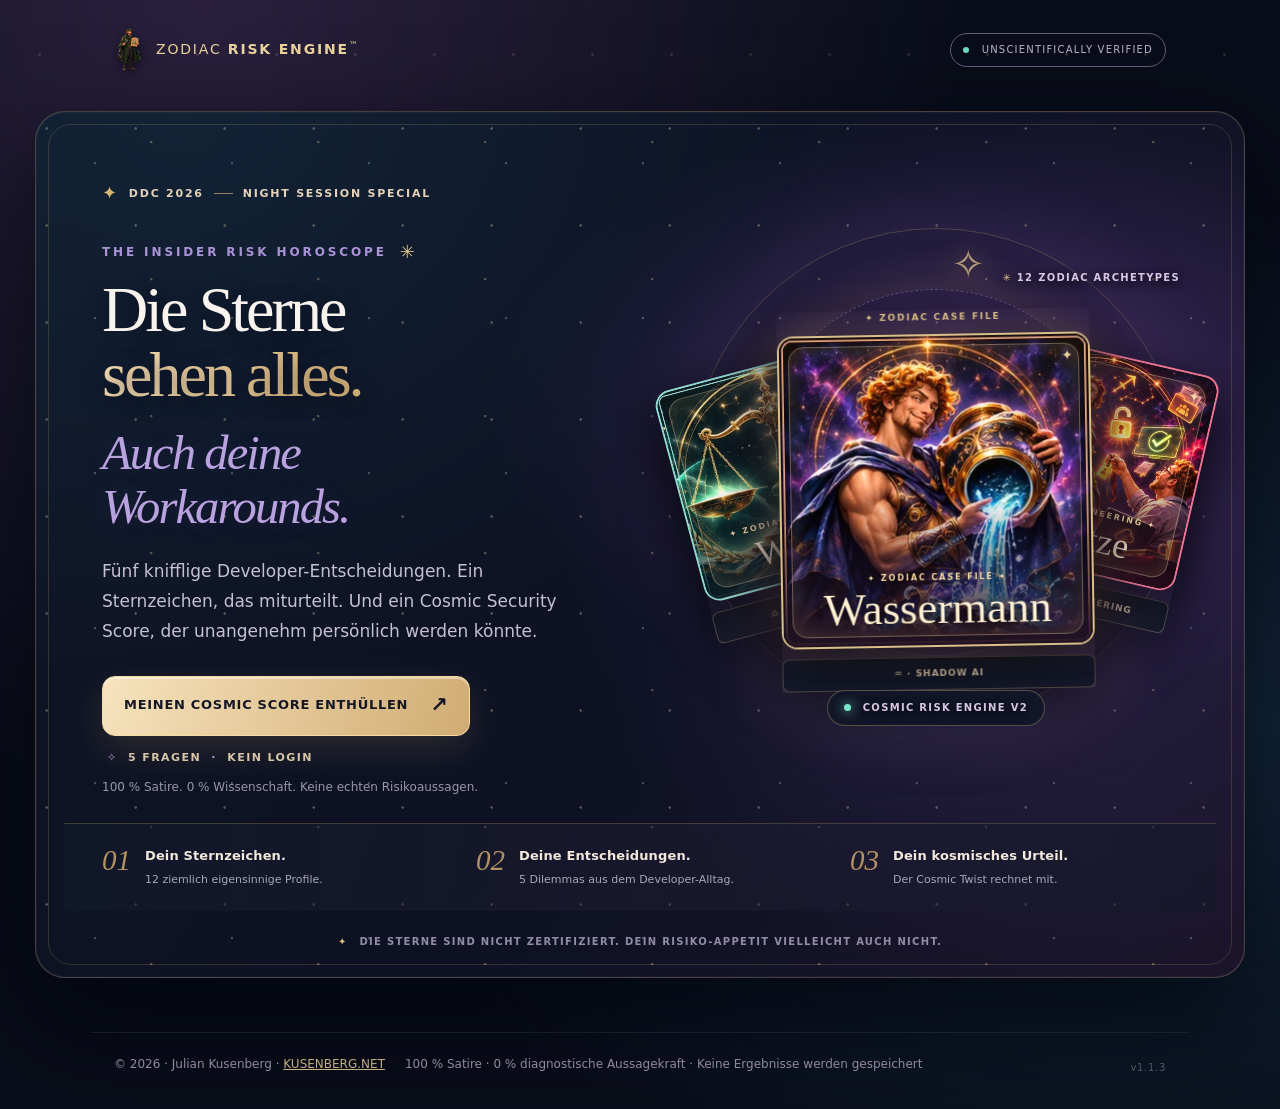
==== index.html @ d1a459c1 "Release v1.1.3 with clear fifth quiz question" ====
<!doctype html>
<html lang="de">
<head>
  <meta charset="utf-8">
  <meta name="viewport" content="width=device-width, initial-scale=1">
  <meta name="theme-color" content="#090c18">
  <meta name="description" content="Dein völlig unwissenschaftlicher Zodiac Security Score. Zwölf Sternzeichen, fünf Entscheidungen und eine kosmisch fragwürdige Risikoanalyse.">
  <meta property="og:type" content="website">
  <meta property="og:url" content="https://leprechaun91.github.io/zodiac-security-score/">
  <meta name="twitter:card" content="summary">
  <meta property="og:title" content="Zodiac Security Score™">
  <meta property="og:description" content="Wie sehr bringt dein Sternzeichen den CISO zur Verzweiflung? Finde es heraus.">
  <title>Zodiac Security Score™ | Insider Risk Horoscope</title>
  <link rel="icon" href="favicon.svg" type="image/svg+xml">
  <link rel="stylesheet" href="style.css?v=1.1.2">
  <script src="assets/zodiac-art.js?v=0.8.0" defer></script>
  <script src="app.js?v=1.1.3" defer></script>
</head>
<body>
  <div class="ambient" aria-hidden="true"><span class="nebula n1"></span><span class="nebula n2"></span><span class="starfield"></span></div>
  <header class="masthead">
    <a class="brand" href="#" id="brandLink" aria-label="Zodiac Security Score Startseite"><img class="sherlock-brand" src="assets/sherlock-logo.svg?v=0.8.0" width="32" height="43" decoding="async" alt=""><span>ZODIAC <strong>RISK ENGINE</strong><sup>™</sup></span></a>
    <span class="live-chip"><span class="led"></span> UNSCIENTIFICALLY VERIFIED</span>
  </header>
  <main id="app" class="app" aria-live="polite"></main>
  <footer class="footer"><span>© 2026 · Julian Kusenberg · <a href="https://kusenberg.net" target="_blank" rel="noopener noreferrer">KUSENBERG.NET</a></span><span>100 % Satire · 0 % diagnostische Aussagekraft · Keine Ergebnisse werden gespeichert</span><span class="site-version" aria-label="App-Version">v1.1.3</span></footer>
  <noscript><p class="nojs">Für den Cosmic Security Score muss JavaScript aktiviert sein.</p></noscript>
</body>
</html>
---- style.css ----
*{box-sizing:border-box}html{min-height:100%;background:#090d19;scroll-behavior:smooth}body{margin:0;color:#f5f1f6;font:16px/1.6 Inter,system-ui,-apple-system,Segoe UI,Arial,sans-serif;background:radial-gradient(ellipse at 16% 0%,#2a203e 0%,transparent 50%),radial-gradient(ellipse at 90% 65%,#13283e 0%,transparent 50%),#090d19;min-height:100vh}button{font:inherit;cursor:pointer}button:disabled{opacity:.4;cursor:not-allowed}.ambient{position:fixed;inset:0;pointer-events:none;overflow:hidden;opacity:.5}.starfield{position:absolute;inset:0;background-image:radial-gradient(#ffe6ad 1px,transparent 1.5px),radial-gradient(#fff 1px,transparent 1.5px);background-size:79px 109px,151px 133px;background-position:0 0,24px 57px;opacity:.26}.masthead{position:relative;z-index:2;max-width:1100px;margin:auto;padding:28px 24px;display:flex;justify-content:space-between;align-items:center;gap:12px}.brand{color:#e9d19b;text-decoration:none;font-size:14px;letter-spacing:.13em;display:flex;gap:10px;align-items:center}.brandmark{font-size:36px}.brand sup{font-size:9px}.live-chip{border:1px solid #665b79;border-radius:50px;padding:8px 12px;font-size:10px;letter-spacing:.12em;color:#bbb2cc}.led{display:inline-block;width:6px;height:6px;background:#69d9bb;border-radius:50%;margin-right:8px}.app{position:relative;z-index:1;max-width:950px;margin:0 auto;padding:35px 20px 70px;min-height:70vh}.hero{text-align:center;padding:24px 10px}.kicker{color:#d5b67c;font-size:12px;letter-spacing:.18em;font-weight:750;text-transform:uppercase}.hero h1{font-family:Georgia,serif;font-size:clamp(46px,8.7vw,91px);font-weight:400;line-height:1.07;margin:16px auto 24px;letter-spacing:-.04em}.hero h1 em{color:#eac78d;font-weight:400}.lead{font-size:19px;line-height:1.65;max-width:650px;margin:14px auto 30px;color:#cbc7d6}.sun{width:250px;height:250px;border:1px solid #65597b;border-radius:50%;margin:32px auto 18px;display:flex;align-items:center;justify-content:center;color:#eac78d;font-size:110px;box-shadow:0 0 0 20px #dfb87c0a,0 0 0 53px #a48fc20d,inset 0 0 60px #bda67c1a;animation:float 7s ease-in-out infinite}@keyframes float{50%{transform:translateY(-9px) rotate(8deg)}}.btn{padding:15px 21px;border-radius:12px;border:1px solid #b99a63;font-weight:750;font-size:13px;letter-spacing:.06em;transition:transform .2s,filter .2s}.btn:hover:not(:disabled){transform:translateY(-2px);filter:brightness(1.15)}.primary{background:linear-gradient(120deg,#f3d9a1,#c59b60);color:#151320}.secondary{background:#17182b;color:#e6d5b4;border-color:#6b5477}.facts{display:flex;justify-content:center;gap:32px;flex-wrap:wrap;margin:36px auto;color:#ded2bf;font-size:13px}.muted{color:#aaa8bf}.small{font-size:13px}.panel,.result{background:linear-gradient(160deg,#1a192eF2,#101626EE);border:1px solid #5f4a6355;border-radius:24px;padding:clamp(23px,5vw,54px);box-shadow:0 28px 100px #03040a80}.panel h1,.result h1{font-family:Georgia,serif;font-size:clamp(31px,5vw,54px);font-weight:500;line-height:1.2;margin:17px 0 18px}.panel p{margin:12px 0 20px}.zodiacs{display:grid;grid-template-columns:repeat(4,1fr);gap:11px;margin:28px 0}.zodiac{padding:16px 8px;color:#ece2ec;border-radius:13px;background:#24233b;border:1px solid #62586e55;display:flex;flex-direction:column;align-items:center;gap:7px;font-size:14px}.zodiac span{font-size:42px;color:#e6c387}.zodiac:hover,.zodiac.selected{background:#44374c;border-color:#f0c886}.actions{display:flex;gap:12px;flex-wrap:wrap;justify-content:space-between;margin:30px 0 0}.topline{display:flex;justify-content:space-between;gap:18px;color:#bdb1c8;font-size:11px;letter-spacing:.1em}.progress{height:7px;margin:15px 0 25px;background:#35344b;border-radius:50px;overflow:hidden}.progress>div{height:100%;background:linear-gradient(90deg,#c19569,#f3d79c);border-radius:50px}.joke{padding:17px 20px;color:#e5cfae;background:#2e283a;border-left:3px solid #deb875;border-radius:0 12px 12px 0;font-style:italic}.options{display:grid;gap:11px;margin-top:24px}.option{display:flex;gap:16px;align-items:center;padding:17px 18px;border-radius:12px;background:#222238;border:1px solid #6359706b;cursor:pointer;transition:background .2s,border-color .2s}.option:hover,.option.selected{background:#3b3049;border-color:#d5b37d}.option input{accent-color:#ddba80}.option b{color:#eac78b}.center{text-align:center}.largeglyph{font-size:125px;line-height:1.2;color:#f1d19b;text-shadow:0 0 70px #cf9e7477}.loader{height:8px;max-width:450px;margin:35px auto;border-radius:30px;background:linear-gradient(90deg,#d5a568,#f7e0b1);animation:pulse 1.4s ease-in-out infinite}@keyframes pulse{50%{opacity:.2;transform:scaleX(.4)}}.result-hero{text-align:center;padding:20px 0 35px;border-bottom:1px solid #695873}.result-hero h1{margin:6px 0 20px}.score{font-size:clamp(75px,16vw,142px);line-height:1.3;font-weight:850;color:#f0cf98;letter-spacing:-.06em}.score span{font-size:24px;color:#bbb4c7;letter-spacing:0}.result-hero h2{color:#f0c588;font-size:20px;letter-spacing:.06em}.result-hero .lead{font-family:Georgia,serif;font-style:italic}.details{display:grid;grid-template-columns:repeat(2,1fr);gap:15px;margin-top:26px}.details article{padding:20px;border:1px solid #6c5b704f;background:#24243999;border-radius:14px}.details h3,.breakdown h3{font-size:13px;letter-spacing:.1em;color:#d7b981;margin:0 0 12px}.details p{margin:0;color:#ddd8e4}.breakdown{padding:25px;margin:24px 0;border:1px solid #5e5472;border-radius:14px}.metric{display:flex;justify-content:space-between;color:#dcd4e4;font-size:14px}.breakdown .progress{margin:8px 0 17px}.result-actions{justify-content:center}.footer{max-width:1100px;margin:auto;border-top:1px solid #69617c40;padding:22px 24px 35px;display:flex;justify-content:space-between;gap:20px;flex-wrap:wrap;color:#aaa0b8;font-size:12px}.footer a{color:#e8ca97}.toast{position:fixed;bottom:25px;left:50%;transform:translateX(-50%);background:#e4c48e;color:#172032;padding:12px 24px;border-radius:12px;z-index:50;box-shadow:0 10px 40px #0009}@media(max-width:650px){.masthead{padding:18px}.live-chip{display:none}.app{padding:10px 14px 45px}.sun{width:180px;height:180px;font-size:85px}.zodiacs{grid-template-columns:repeat(3,1fr)}.details{grid-template-columns:1fr}.actions{flex-direction:column}.actions .btn{width:100%}.panel,.result{padding:23px 18px}.facts{gap:12px}.topline{font-size:9px}.option{padding:15px 10px}.lead{font-size:16px}}@media(prefers-reduced-motion:reduce){*,*:before,*:after{animation:none!important;scroll-behavior:auto!important}}

/* Mobile-first usability refinements for the DDC QR-code audience. */
:root{color-scheme:dark}
body{overflow-x:clip}
.btn,.zodiac,.option{touch-action:manipulation;-webkit-tap-highlight-color:transparent}
.btn:focus-visible,.zodiac:focus-visible,.option:focus-within,a:focus-visible{outline:3px solid #ffe2a7;outline-offset:3px}
.option{min-height:70px}
.option input{width:19px;height:19px;flex:0 0 19px;margin:0}
.option b{flex:0 0 20px}
.option span{flex:1;min-width:0;overflow-wrap:break-word}
h1,h2,h3,p,.brand{overflow-wrap:break-word}
@media(min-width:651px) and (max-width:810px){
  .zodiacs{grid-template-columns:repeat(3,minmax(0,1fr))}
}
@media(max-width:650px){
  .masthead{padding:16px 17px}
  .brand{font-size:12px;line-height:1.3;letter-spacing:.08em}
  .brandmark{font-size:28px}
  .app{width:100%;padding:8px 12px 56px}
  .hero{padding:8px 3px}
  .hero h1{font-size:clamp(38px,10.4vw,55px);letter-spacing:-.04em}
  .sun{width:145px;height:145px;font-size:73px;margin:25px auto}
  .panel,.result{border-radius:18px;padding:22px 16px}
  .panel h1{font-size:clamp(27px,7.4vw,38px);line-height:1.21}
  .zodiacs{grid-template-columns:repeat(2,minmax(0,1fr));gap:10px}
  .zodiac{min-height:103px;padding:11px 7px}
  .zodiac span{font-size:36px;line-height:1.25}
  .options{gap:11px;margin-top:19px}
  .option{min-height:76px;padding:15px 12px;gap:11px;align-items:center;font-size:15px;line-height:1.45}
  .option input{width:21px;height:21px;flex-basis:21px}
  .joke{font-size:14px;padding:12px 14px;line-height:1.52}
  .panel>.actions{position:sticky;bottom:0;z-index:5;padding:14px 2px calc(14px + env(safe-area-inset-bottom));margin:18px -2px 0;background:linear-gradient(180deg,#151828eb,#121728 15%,#121728 100%);border-top:1px solid #665b7833;box-shadow:0 -11px 22px #121728c2}
  .panel>.actions .btn.primary{order:-1}
  .panel>.actions .btn{min-height:50px}
  .result-hero .largeglyph{font-size:96px}
  .details{gap:12px}
  .details article{padding:16px}
  .breakdown{padding:17px 15px}
  .metric{font-size:13px}
  .footer{padding:22px 17px calc(30px + env(safe-area-inset-bottom))}
  .toast{width:max-content;max-width:calc(100vw - 30px);text-align:center;font-size:13px}
}
@media(max-width:360px){
  .app{padding-left:8px;padding-right:8px}
  .panel,.result{padding:18px 13px}
  .topline{display:flex;flex-wrap:wrap}
  .zodiacs{gap:7px}
  .zodiac{font-size:12px}
  .option{font-size:14px}
  .facts{font-size:11px}
}

/* Subtle build label at the end of the page. No overlay on mobile navigation. */
.site-version{margin-left:auto;align-self:flex-end;font-size:10px;line-height:1.2;letter-spacing:.07em;font-variant-numeric:tabular-nums;color:#858194;opacity:.7;white-space:nowrap;user-select:text}
@media(max-width:650px){.footer .site-version{width:100%;text-align:right;margin-top:0}}

/* v0.5.0 | Sherlock branding + responsive, score-reactive result artwork */
.sherlock-brand{width:32px;height:43px;object-fit:contain;flex-shrink:0;filter:drop-shadow(0 3px 6px #0008)}
.hero-illustration{position:relative;isolation:isolate;width:min(320px,76vw);height:260px;margin:15px auto 27px;display:grid;place-items:center}
.hero-illustration .sun{position:absolute;z-index:-1;width:225px;height:225px;margin:0;opacity:.65}
.hero-sherlock{height:250px;width:auto;max-width:70%;object-fit:contain;filter:drop-shadow(0 19px 25px #0009) drop-shadow(0 0 24px #f2c67440);transition:transform .35s ease;animation:detective-float 7s ease-in-out infinite}
@keyframes detective-float{50%{transform:translateY(-7px)}}
.result-topline{display:grid;grid-template-columns:minmax(0,1fr) minmax(0,1.15fr);gap:30px;align-items:center;margin-top:20px}
.result-portrait-wrap{min-width:0}
.risk-portrait{aspect-ratio:1 / 1;width:100%;background-image:url('assets/risk-moods.svg?v=0.5.1');background-repeat:no-repeat;background-size:200% 200%;background-color:#151b30;border:2px solid #d7b376;border-radius:20px;box-shadow:0 22px 55px #04091799,inset 0 0 24px #ffffff0a;overflow:hidden}
.risk-portrait.mood-0{background-position:left top;border-color:#63d5c8;box-shadow:0 0 48px #24aab533}
.risk-portrait.mood-1{background-position:right top;border-color:#ac8fda;box-shadow:0 0 48px #9b6bce33}
.risk-portrait.mood-2{background-position:left bottom;border-color:#fba676;box-shadow:0 0 48px #ed8b4638}
.risk-portrait.mood-3{background-position:right bottom;border-color:#ff6685;box-shadow:0 0 52px #ff426a35}
.portrait-tag{margin:11px 0 0;text-align:center;font-size:10px;line-height:1.5;color:#c9b1c9;font-weight:800;letter-spacing:.10em}
.result-headline{min-width:0;text-align:left}
.result-headline .largeglyph{font-size:52px;line-height:1.15}
.result-headline h1{font-size:clamp(30px,4.4vw,50px);margin:6px 0 9px;overflow-wrap:anywhere}
.result-headline .score{font-size:clamp(70px,8.7vw,110px);line-height:1.1}
.result-headline h2{font-size:clamp(13px,1.7vw,19px);letter-spacing:.035em}
.result-hero .lead{margin:32px auto 8px}
.result-tone-0 .score{color:#91ebd9}
.result-tone-1 .score{color:#d0b1ff}
.result-tone-2 .score{color:#ffb67b}
.result-tone-3 .score{color:#ff7595}
.result-tone-0 .result-hero h2{color:#91ebd9}
.result-tone-1 .result-hero h2{color:#d0b1ff}
.result-tone-2 .result-hero h2{color:#ffb67b}
.result-tone-3 .result-hero h2{color:#ff7595}
@media(max-width:650px){
 .sherlock-brand{width:28px;height:38px}
 .hero-illustration{height:200px;margin:6px auto 17px}
 .hero-illustration .sun{width:170px;height:170px}
 .hero-sherlock{height:190px}
 .result-topline{grid-template-columns:minmax(0,.86fr) minmax(0,1.14fr);gap:12px;align-items:center;margin-top:18px}
 .result-headline .largeglyph{font-size:33px}
 .result-headline h1{font-size:clamp(19px,5.4vw,28px);line-height:1.16}
 .result-headline .score{font-size:clamp(50px,13vw,72px)}
 .result-headline .score span{font-size:15px}
 .result-headline h2{font-size:12px;line-height:1.3}
 .portrait-tag{font-size:8px;letter-spacing:.02em}
 .risk-portrait{border-radius:13px}
 .result-hero .lead{margin-top:24px}
}
@media(max-width:360px){.result-topline{gap:9px}.result-headline h1{font-size:19px}}
@media(prefers-reduced-motion:reduce){.hero-sherlock{animation:none!important;transition:none!important}}

/* v0.6.0 - true zodiac result artwork; Sherlock stays in header branding */
.zodiac-wheel-wrap{width:min(335px,80vw);height:auto;aspect-ratio:1;margin:12px auto 25px;position:relative}
.hero-wheel{display:block;width:100%;height:100%;filter:drop-shadow(0 0 23px #d7a45f45);animation:zodiac-drift 25s ease-in-out infinite}
@keyframes zodiac-drift{0%,100%{transform:rotate(-4deg)}50%{transform:rotate(4deg)}}
.zodiac-portrait{aspect-ratio:1;width:100%;display:grid;place-items:center;border:2px solid #D2B477;border-radius:18px;overflow:hidden;background:#13192c;box-shadow:0 18px 54px #050713b8}
.zodiac-portrait>svg{width:100%;height:100%;display:block;transition:transform .35s ease}
.zodiac-portrait:hover>svg{transform:scale(1.035)}
.zodiac-portrait.mood-0{border-color:#66dfcf;box-shadow:0 0 46px #19a79b32}
.zodiac-portrait.mood-1{border-color:#bc98f5;box-shadow:0 0 46px #956dc632}
.zodiac-portrait.mood-2{border-color:#ffad70;box-shadow:0 0 46px #e57b4a32}
.zodiac-portrait.mood-3{border-color:#ff5c87;box-shadow:0 0 54px #eb375432}
.scanning-zodiac{width:min(260px,65vw);margin:20px auto;animation:zodiac-pulse 1.6s ease-in-out infinite}
.scanning-zodiac>svg{display:block;width:100%;height:auto;border-radius:16px}
@keyframes zodiac-pulse{50%{filter:brightness(1.35) drop-shadow(0 0 20px #ffb27677);transform:scale(.98)}}
@media(max-width:650px){
  .zodiac-wheel-wrap{width:min(220px,61vw);height:auto;margin:2px auto 17px}
  .hero-wheel{max-width:100%}
  .result-topline{grid-template-columns:minmax(0,1fr);gap:14px}
  .result-portrait-wrap{max-width:300px;width:100%;margin:0 auto}
  .zodiac-portrait{border-radius:16px}
  .result-headline{text-align:center}
  .result-headline h1{font-size:clamp(27px,7.5vw,39px)}
  .result-headline .score{font-size:clamp(75px,18vw,108px)}
  .result-headline h2{font-size:15px}
  .portrait-tag{font-size:10px;letter-spacing:.07em}
  .result-hero .lead{margin-top:15px}
}
@media(prefers-reduced-motion:reduce){
  .hero-wheel,.scanning-zodiac{animation:none!important}
  .zodiac-portrait>svg{transition:none}
}

/* v0.7.0 – Cinematic Zodiac Collector Cards */
.zodiac-cinematic{--aura:#c7aaff;position:relative;isolation:isolate;width:100%;aspect-ratio:1/1;min-height:0;border-radius:20px;overflow:hidden;border:2px solid #d8b97a;background:radial-gradient(circle at 50% 25%,#473053,#0d1025 80%);box-shadow:0 18px 60px #050710ad,0 0 45px color-mix(in srgb,var(--aura) 18%,transparent)}
.zodiac-cinematic-0{--aura:#5ce4da;border-color:#84dcd2}
.zodiac-cinematic-1{--aura:#c1a2fa;border-color:#bc9ade}
.zodiac-cinematic-2{--aura:#ffae6a;border-color:#efb77f}
.zodiac-cinematic-3{--aura:#ff598b;border-color:#f37291}
.zodiac-painted,.zodiac-illustrated-fallback,.zodiac-cinematic-vignette{position:absolute;inset:0}
.zodiac-painted{background-image:url('assets/zodiac-atlas.webp?v=0.7.0');background-size:400% 300%;background-repeat:no-repeat;opacity:0;transform:scale(1.005);transition:opacity .4s,transform .45s}
.artwork-ready .zodiac-painted{opacity:1}
.zodiac-illustrated-fallback{display:grid;place-items:center}
.zodiac-illustrated-fallback svg{width:100%;height:100%}
.artwork-ready .zodiac-illustrated-fallback{display:none}
.zodiac-cinematic-vignette{background:linear-gradient(180deg,#09091c0b 0%,transparent 45%,#060b1ae8 100%);pointer-events:none}
.zodiac-cinematic-0 .zodiac-cinematic-vignette{background:linear-gradient(180deg,#69d7cb16,transparent 52%,#051c24ef)}
.zodiac-cinematic-1 .zodiac-cinematic-vignette{background:linear-gradient(180deg,#b19af016,transparent 52%,#111029ef)}
.zodiac-cinematic-2 .zodiac-cinematic-vignette{background:linear-gradient(180deg,#ed9b5216,transparent 52%,#221323f4)}
.zodiac-cinematic-3 .zodiac-cinematic-vignette{background:linear-gradient(180deg,#fc5d7019,transparent 48%,#250918f9)}
.zodiac-art-banner{position:absolute;bottom:13px;left:15px;right:15px;z-index:2;display:flex;flex-direction:column;align-items:center;gap:1px;text-align:center;text-shadow:0 3px 12px #000b}
.zodiac-art-overline{color:#f8d7a0;font-size:9px;letter-spacing:.24em;font-weight:800}
.zodiac-art-banner strong{font-family:Georgia,serif;font-weight:500;font-size:clamp(34px,5vw,54px);line-height:1.05;color:#fff1d2}
.result-topline{grid-template-columns:minmax(0,1.05fr) minmax(0,1fr);gap:clamp(18px,3vw,34px)}
.result-portrait-wrap{max-width:440px}
.result-headline .kicker{color:#eacb92}
.result-headline .score{font-variant-numeric:tabular-nums;text-shadow:0 0 24px #eac28c26;letter-spacing:-.045em}
.result-headline h1{font-family:Georgia,serif;letter-spacing:-.025em}
.result-headline h2{max-width:320px;line-height:1.3}
.result-headline .score span{letter-spacing:normal}
.portrait-tag{font-size:10px;line-height:1.4;letter-spacing:.08em;color:#cebed1}
.artwork-ready .zodiac-cinematic:hover .zodiac-painted{transform:scale(1.035)}
@media(max-width:650px){
  .result-topline{grid-template-columns:minmax(0,1fr);gap:17px}
  .result-portrait-wrap{max-width:395px}
  .zodiac-cinematic{border-radius:19px}
  .zodiac-art-banner{bottom:10px;left:10px;right:10px}
  .zodiac-art-banner strong{font-size:clamp(36px,10.7vw,52px)}
  .result-headline{text-align:center}
  .result-headline h1{font-size:clamp(25px,7vw,39px);margin:10px 0 12px}
  .result-headline h2{max-width:none;font-size:14px}
  .result-headline .score{font-size:clamp(66px,18vw,104px)}
  .portrait-tag{font-size:10px}
  .result-hero .lead{font-size:17px;line-height:1.5;margin-top:16px}
}
@media(prefers-reduced-motion:reduce){.zodiac-painted{transition:none!important}}

/* v0.8.0 - 12 zodiac signs x 4 genuine character variants */
.zodiac-cinematic .zodiac-painted{
 background-size:300% 400%;
 background-repeat:no-repeat;
 background-color:#15152b;
 opacity:0;
 transform:scale(1.006);
 transition:opacity .35s ease,transform .35s ease;
}
.zodiac-cinematic.is-loaded .zodiac-painted{opacity:1}
.zodiac-cinematic.is-loaded .zodiac-illustrated-fallback{display:none}
.zodiac-cinematic:before{
 content:"";position:absolute;inset:9px;z-index:3;
 border:1px solid #f7d69b66;border-radius:15px;pointer-events:none;
 box-shadow:inset 0 0 24px #E9BE8133;
}
.zodiac-cinematic:after{
 content:"✦";position:absolute;right:15px;top:10px;z-index:3;
 color:#ffe0a9;text-shadow:0 0 15px #edb768,0 0 30px var(--aura);
 opacity:.9;font-size:20px;pointer-events:none;
}
.zodiac-cinematic.is-loaded:hover .zodiac-painted{transform:scale(1.035)}
.zodiac-cinematic-0 .zodiac-painted{filter:saturate(1.08)}
.zodiac-cinematic-1 .zodiac-painted{filter:saturate(1.08)}
.zodiac-cinematic-2 .zodiac-painted{filter:saturate(1.15)}
.zodiac-cinematic-3 .zodiac-painted{filter:saturate(1.22)}
.result-portrait-wrap{width:100%}
.portrait-tag{text-align:center}
@media(max-width:650px){
 .zodiac-cinematic{border-radius:18px;max-width:395px}
 .zodiac-cinematic:before{inset:7px;border-radius:12px}
 .zodiac-cinematic:after{font-size:17px}
}
@media(prefers-reduced-motion:reduce){
 .zodiac-cinematic .zodiac-painted{transition:none}
}


/* v1.0.0 — DDC Night Session cinematic landing. Applies to the start view only. */
.app.app-home{max-width:1260px;padding:12px 25px 54px;min-height:0}
.hero-v2{position:relative;isolation:isolate;overflow:hidden;border-radius:30px;background:
 radial-gradient(ellipse at 79% 34%,#4b2b6880 0%,transparent 37%),
 radial-gradient(ellipse at 12% 0%,#163b535c 0%,transparent 46%),
 linear-gradient(125deg,#101626 0%,#0d1123 54%,#1b152b 100%);
 border:1px solid #b89a7355;box-shadow:0 40px 110px #02040bbb,0 0 0 1px #ffffff08 inset;color:#f9f3ee}
.hero-v2:before{content:"";position:absolute;z-index:-1;inset:0;opacity:.30;pointer-events:none;background:
 radial-gradient(circle at 12% 17%,#f4dbb5 1px,transparent 1.6px),
 radial-gradient(circle at 43% 33%,#a9d9e9 1px,transparent 1.6px),
 radial-gradient(circle at 69% 22%,#f7d49e 1px,transparent 1.6px);
 background-size:89px 97px,137px 155px,167px 137px}
.hero-v2:after{content:"";position:absolute;inset:12px;border:1px solid #d3ad7033;border-radius:23px;pointer-events:none;z-index:5}
.hero-v2-glow{position:absolute;z-index:-1;inset:0;pointer-events:none;background:radial-gradient(circle at 82% 48%,#7153ba38,transparent 43%)}
.hero-v2-layout{display:grid;grid-template-columns:minmax(0,1.1fr) minmax(0,1fr);align-items:center;min-height:550px;gap:5px;padding:67px 49px 27px 66px}
.hero-v2-copy{position:relative;z-index:3;min-width:0}
.hero-v2-eyebrow{display:flex;align-items:center;flex-wrap:wrap;gap:10px;font-size:11px;font-weight:800;letter-spacing:.16em;color:#e4d3b8}
.hero-v2-sparkle{font-size:18px;color:#d9b573}
.hero-v2-divider{display:inline-block;width:19px;height:1px;background:#b89568;opacity:.8}
.hero-v2-series{display:flex;align-items:center;gap:13px;margin-top:30px;color:#ac92d7;font-size:12px;letter-spacing:.24em;font-weight:800}
.hero-v2-series span{font-size:18px;color:#e1c187}
.hero-v2 h1{margin:11px 0 23px;font-family:Georgia,'Times New Roman',serif;font-size:clamp(47px,5vw,76px);font-weight:500;line-height:1.015;letter-spacing:-.046em;text-shadow:0 3px 20px #04061488}
.hero-v2 h1 .hero-v2-gold{color:#f2d1a0;background:linear-gradient(95deg,#ffe6ba,#deb87a);-webkit-background-clip:text;background-clip:text;-webkit-text-fill-color:transparent}
.hero-v2 h1 em{display:block;margin-top:18px;color:#baa2e1;font-weight:400;font-style:italic;font-size:.76em;line-height:1.12;letter-spacing:-.04em;text-shadow:0 0 29px #b68bed22}
.hero-v2-lead{max-width:495px;margin:0;color:#c6c1d0;font-size:clamp(15px,1.5vw,17px);line-height:1.75}
.hero-v2-actions{display:flex;align-items:flex-start;flex-direction:column;gap:13px;margin-top:29px}
.hero-v2-actions .btn{display:flex;align-items:center;justify-content:space-between;gap:22px;min-width:335px;min-height:60px;border-radius:13px;padding:16px 21px;background:linear-gradient(110deg,#f7e3bd,#d0ac73);border:1px solid #f7dba4;color:#151725;box-shadow:0 13px 36px #dbb16a27,0 2px 0 #ffffff66 inset;letter-spacing:.055em;font-size:13px;font-weight:850;transition:transform .22s,box-shadow .22s,filter .22s}
.hero-v2-actions .btn:hover{transform:translateY(-3px);box-shadow:0 17px 42px #d8b17948}
.hero-v2-actions .btn span{font-size:21px;line-height:1}
.hero-v2-time{color:#d7c5a8;font-size:11px;font-weight:800;letter-spacing:.13em}
.hero-v2-time span{margin:0 5px;color:#b792db}
.hero-v2-disclaimer{color:#9996ad;font-size:12px;margin:12px 0 0;line-height:1.5}
.hero-v2-visual{position:relative;height:502px;min-width:0;perspective:1200px}
.hero-v2-orbit{position:absolute;pointer-events:none;border-radius:50%;left:50%;top:47%;transform:translate(-50%,-50%);border:1px solid #d9b57842;box-shadow:0 0 52px #d19f6230}
.hero-v2-orbit-one{width:95%;max-width:490px;aspect-ratio:1;box-shadow:0 0 95px #a482c41d,inset 0 0 40px #f1d8ba06}
.hero-v2-orbit-two{width:71%;max-width:380px;aspect-ratio:1;border-style:dashed;border-color:#af91d06e;animation:cosmic-orbit 70s linear infinite}
.hero-v2-crosshair{position:absolute;top:-5px;left:53%;color:#f2ce8f;font-size:40px;opacity:.7;text-shadow:0 0 28px #e4b774}
.hero-v2-card{position:absolute;box-shadow:0 24px 56px #040713b9;transition:transform .35s ease,filter .35s ease}
.hero-v2-card .zodiac-cinematic{width:100%;height:auto;border-radius:16px;box-shadow:0 20px 50px #0009}
.hero-v2-card .zodiac-art-banner strong{font-size:clamp(26px,3vw,36px)}
.hero-v2-card .zodiac-art-overline{font-size:8px}
.hero-v2-card .zodiac-cinematic:after{font-size:14px}
.hero-v2-card-left{z-index:1;left:1%;top:125px;width:45%;max-width:217px;transform:rotate(-15deg);filter:saturate(.86)}
.hero-v2-card-right{z-index:1;right:0;top:114px;width:45%;max-width:220px;transform:rotate(13deg);filter:saturate(.94)}
.hero-v2-card-front{z-index:2;left:50%;top:73px;width:65%;max-width:313px;transform:translateX(-50%) rotate(-1deg);filter:drop-shadow(0 10px 27px #cd92b83b)}
.hero-v2-card-left:hover{transform:rotate(-9deg) translateY(-12px);filter:saturate(1.1)}
.hero-v2-card-right:hover{transform:rotate(8deg) translateY(-12px);filter:saturate(1.1)}
.hero-v2-card-front:hover{transform:translateX(-50%) rotate(0deg) translateY(-12px)}
.hero-v2-card-front .zodiac-cinematic{border-color:#d9bf89;box-shadow:0 16px 56px #000c,0 0 34px #d4aa7b3b}
.hero-v2-card-front .zodiac-art-banner strong{font-size:clamp(35px,3.5vw,49px)}
.hero-v2-card-kicker{color:#edcf91;font-size:9px;font-weight:900;letter-spacing:.2em;text-align:center;margin-bottom:10px}
.hero-v2-card-tag{margin-top:10px;padding:8px 10px;border:1px solid #dfbf8c52;border-radius:7px;background:#151a2cf2;color:#f1d8b7;font-size:9px;font-weight:900;text-align:center;letter-spacing:.11em;white-space:nowrap}
.hero-v2-visual-note{position:absolute;z-index:4;font-size:10px;letter-spacing:.13em;font-weight:850;white-space:nowrap;color:#d7c5e5;text-shadow:0 3px 10px #000}
.hero-v2-note-top{right:15px;top:33px}
.hero-v2-note-top span{color:#edca87}
.hero-v2-note-bottom{bottom:13px;left:50%;transform:translateX(-50%);border:1px solid #c9ad795e;background:#111628e8;border-radius:40px;padding:9px 16px}
.hero-v2-note-dot{display:inline-block;width:7px;height:7px;margin-right:7px;background:#7ce6c9;box-shadow:0 0 12px #7ce6c9;border-radius:50%}
.hero-v2-journey{position:relative;display:grid;grid-template-columns:repeat(3,minmax(0,1fr));margin:0 28px;padding:22px 26px 23px;border-top:1px solid #bd9d7045;background:linear-gradient(90deg,#121b2c8c,#25203860,#12182a8c);gap:22px}
.hero-v2-step{display:flex;align-items:flex-start;gap:14px;padding:0 12px}
.hero-v2-step-no{font:italic 29px/1 Georgia,serif;color:#cda86e;opacity:.85}
.hero-v2-step strong{display:block;color:#f3e8dc;font-size:13px;font-weight:750;letter-spacing:.01em}
.hero-v2-step small{display:block;color:#a9a6b8;font-size:11px;line-height:1.45;margin-top:5px}
.hero-v2-footnote{text-align:center;color:#928ca6;font-size:10px;letter-spacing:.13em;font-weight:750;padding:23px 20px 27px}
.hero-v2-footnote span{color:#e4bd78;margin-right:7px}
@keyframes cosmic-orbit{from{transform:translate(-50%,-50%) rotate(0deg)}to{transform:translate(-50%,-50%) rotate(360deg)}}
@media(max-width:1040px) and (min-width:761px){
 .hero-v2-layout{padding:57px 31px 22px 43px;grid-template-columns:minmax(0,1.05fr) minmax(0,.95fr)}
 .hero-v2 h1{font-size:clamp(44px,5.6vw,62px)}
 .hero-v2-card-left{left:0}
 .hero-v2-card-right{right:0}
 .hero-v2-card-front{max-width:270px}
 .hero-v2-visual{height:450px}
 .hero-v2-actions .btn{min-width:0;width:min(100%,340px)}
}
@media(max-width:760px){
 .app.app-home{padding:0 11px 35px}
 .hero-v2{border-radius:21px}
 .hero-v2:after{inset:8px;border-radius:15px}
 .hero-v2-layout{grid-template-columns:1fr;gap:0;padding:35px 23px 3px;min-height:0}
 .hero-v2-copy{text-align:center}
 .hero-v2-eyebrow{justify-content:center;gap:7px;font-size:9px;letter-spacing:.11em}
 .hero-v2-series{justify-content:center;margin-top:19px;font-size:10px;letter-spacing:.13em;gap:8px}
 .hero-v2 h1{font-size:clamp(42px,9.9vw,66px);letter-spacing:-.049em;margin:12px 0 16px;line-height:1.05}
 .hero-v2 h1 em{margin-top:10px;font-size:.74em}
 .hero-v2-lead{max-width:470px;margin:0 auto;font-size:14px;line-height:1.6}
 .hero-v2-actions{margin-top:21px;align-items:center;gap:9px}
 .hero-v2-actions .btn{width:min(100%,410px);min-width:0;min-height:55px;font-size:12px;padding:13px 16px}
 .hero-v2-time{font-size:10px}
 .hero-v2-disclaimer{margin-top:10px;font-size:10px}
 .hero-v2-visual{width:min(100%,490px);height:363px;margin:12px auto 4px}
 .hero-v2-orbit-one{max-width:360px}
 .hero-v2-orbit-two{max-width:280px}
 .hero-v2-card-left{width:38%;top:98px;left:3%}
 .hero-v2-card-right{width:38%;top:98px;right:3%}
 .hero-v2-card-front{width:55%;top:51px}
 .hero-v2-card-front .zodiac-art-banner strong{font-size:clamp(25px,6.7vw,40px)}
 .hero-v2-card .zodiac-art-banner strong{font-size:clamp(20px,5vw,30px)}
 .hero-v2-card-tag{font-size:8px;letter-spacing:.07em;padding:7px 5px}
 .hero-v2-visual-note{font-size:9px}
 .hero-v2-note-top{top:8px;right:3px}
 .hero-v2-note-bottom{bottom:1px}
 .hero-v2-journey{grid-template-columns:1fr;gap:10px;margin:0 16px;padding:17px 10px 8px;background:none}
 .hero-v2-step{padding:7px 10px}
 .hero-v2-step-no{font-size:25px}
 .hero-v2-step strong{font-size:12px}
 .hero-v2-step small{font-size:11px}
 .hero-v2-footnote{line-height:1.5;padding:13px 18px 22px;font-size:9px;letter-spacing:.06em}
}
@media(max-width:410px){
 .hero-v2-layout{padding:29px 17px 0}
 .hero-v2 h1{font-size:clamp(38px,10.8vw,47px)}
 .hero-v2-series{font-size:9px}
 .hero-v2-visual{height:300px;width:100%;margin-top:12px}
 .hero-v2-card-front{top:48px;width:58%}
 .hero-v2-card-left,.hero-v2-card-right{top:94px;width:39%}
 .hero-v2-card-tag{font-size:7px}
 .hero-v2-note-bottom{font-size:8px;padding:7px 10px}
 .hero-v2-note-top{font-size:8px}
 .hero-v2-lead{font-size:13px}
}
@media(prefers-reduced-motion:reduce){
 .hero-v2-orbit-two{animation:none}
 .hero-v2-card,.hero-v2-actions .btn{transition:none}
}


/* v1.0.2 — explain the cosmic score without changing the underlying algorithm */
.cosmic-breakdown{padding:clamp(21px,3.2vw,31px);border:1px solid #7763838c;background:linear-gradient(155deg,#1b1a31,#121625);box-shadow:0 20px 55px #060a1a38}
.cosmic-heading{display:flex;align-items:center;justify-content:space-between;gap:17px;margin-bottom:19px}
.cosmic-eyebrow{display:block;color:#d4ac78;font-size:10px;letter-spacing:.15em;font-weight:800;margin-bottom:7px}
.cosmic-heading h3{font:700 clamp(13px,1.5vw,17px)/1.35 Inter,system-ui,sans-serif;letter-spacing:.075em;color:#edcb90;margin:0}
.cosmic-final-score{font:800 32px/1 system-ui,sans-serif;color:#f7ddb6;white-space:nowrap;font-variant-numeric:tabular-nums}
.cosmic-final-score small{font-size:13px;font-weight:600;color:#c8bfd0;margin-left:3px}
.cosmic-ledger{background:#1016259c;border-radius:12px;border:1px solid #aa937c37;padding:13px 19px}
.cosmic-ledger-row{display:flex;align-items:flex-start;justify-content:space-between;gap:18px;padding:8px 0;color:#d1c9db;font-size:14px;line-height:1.35}
.cosmic-ledger-row strong{font-variant-numeric:tabular-nums;font-weight:780;color:#f5e3c6;white-space:nowrap}
.cosmic-ledger-twist{color:#e1c4ff}
.cosmic-ledger-twist strong{color:#e5b6fc}
.cosmic-ledger-total{border-top:1px solid #c5ac8070;margin-top:10px;padding-top:17px;color:#f5dfb8;font-size:12px;font-weight:850;letter-spacing:.055em}
.cosmic-ledger-total strong{font-size:20px;color:#f9e3ba}
.cosmic-limit-note{display:block;color:#a6a3b5;font-size:10px;letter-spacing:0;font-weight:500;margin-top:2px}
.cosmic-insight{padding:22px 0 0}
.cosmic-insight-title{display:flex;align-items:center;gap:10px;color:#e2bc85}
.cosmic-insight-title>span:first-child{font-size:22px;line-height:1}
.cosmic-insight h4{color:#f4d4a1;font-family:Georgia,serif;font-size:clamp(21px,2.5vw,28px);font-weight:500;line-height:1.15;margin:0;flex:1}
.cosmic-insight-tally{font-weight:900;font-size:12px;color:#d2b6ec;border:1px solid #937ba4;border-radius:30px;padding:4px 9px}
.cosmic-insight>p{color:#c3bbce;margin:11px 0 18px;font-size:14px;line-height:1.7}
.cosmic-resonance{display:flex;gap:15px;justify-content:space-between;align-items:center;border:1px solid #836c9560;border-radius:12px;padding:13px 16px;background:linear-gradient(110deg,#27243caa,#1a1d30bb);margin-bottom:9px}
.cosmic-resonance-copy{display:flex;flex-direction:column;gap:3px;min-width:0}
.cosmic-question{font-size:10px;font-weight:850;color:#dfb984;letter-spacing:.09em}
.cosmic-resonance-copy strong{font-size:14px;color:#f7f0ed;line-height:1.38;font-weight:680}
.cosmic-resonance-copy small{font-size:12px;color:#b8b0c7;line-height:1.4}
.cosmic-delta{font-weight:850;font-size:21px;white-space:nowrap;font-variant-numeric:tabular-nums}
.cosmic-delta-risk{color:#ff9b98}
.cosmic-delta-safe{color:#83e1bc}
.cosmic-calculation-details{padding:9px 3px 1px}
.cosmic-mini-row{display:flex;justify-content:space-between;gap:13px;padding:7px 0;align-items:flex-start;font-size:12px;line-height:1.45;color:#b1aabf}
.cosmic-mini-row strong{font-size:13px;white-space:nowrap;font-variant-numeric:tabular-nums;color:#f2d6aa}
.cosmic-insight .cosmic-insight-asterisk{color:#8989a1;font-size:11px;margin:13px 0 0}
.cosmic-insight .cosmic-no-hit{color:#b8a6c8;font-style:italic;margin-top:0}
@media(max-width:650px){
 .cosmic-breakdown{padding:19px 15px}
 .cosmic-heading{align-items:flex-start}
 .cosmic-heading h3{font-size:12px;letter-spacing:.04em}
 .cosmic-eyebrow{font-size:9px;letter-spacing:.1em}
 .cosmic-final-score{font-size:27px}
 .cosmic-ledger{padding:12px}
 .cosmic-ledger-row{font-size:12px;gap:10px}
 .cosmic-ledger-total{font-size:11px}
 .cosmic-ledger-total strong{font-size:16px}
 .cosmic-insight{padding-top:17px}
 .cosmic-insight h4{font-size:21px}
 .cosmic-insight>p{font-size:13px}
 .cosmic-resonance{padding:12px 11px;gap:10px}
 .cosmic-resonance-copy strong{font-size:13px}
 .cosmic-resonance-copy small{font-size:11px}
 .cosmic-delta{font-size:19px}
}


/* v1.1.0 - Short, shareable result experience and optional deep dive */
.result-verdict{background:linear-gradient(145deg,#2f253d,#191c30 72%);border:1px solid #ac8c6959;border-radius:18px;margin:25px 0 18px;padding:clamp(18px,3vw,30px);box-shadow:inset 0 1px #e5cead14}
.result-verdict-eyebrow{font-size:10px;letter-spacing:.19em;font-weight:800;color:#e7bd85}
.result-verdict h3{margin:10px 0 8px;font:500 clamp(25px,3.1vw,34px)/1.14 Georgia,serif;color:#f4d9ad}
.result-verdict p{margin:0;font-size:clamp(17px,2.1vw,21px);line-height:1.5;color:#f4edf5}
.result-verdict small{display:block;margin-top:11px;font-size:12px;line-height:1.5;color:#aaa2ba}
.result-share-primary{display:flex;gap:12px;justify-content:center;align-items:center;margin:0}
.result-share-primary .btn{min-height:53px}
.result-share-primary .btn.primary{flex:1.3}
.result-share-primary .btn.secondary{flex:0.7}
.result-share-hint{text-align:center;color:#aaa2ba;font-size:12px;margin:9px auto 24px}
.result-expand{border:1px solid #77658385;background:linear-gradient(145deg,#191a2f,#111627);border-radius:14px;margin:12px 0;overflow:hidden}
.result-expand>summary{list-style:none;display:flex;justify-content:space-between;align-items:center;gap:15px;min-height:64px;padding:17px 22px;cursor:pointer;color:#e9d5b1;font-size:15px;font-weight:700;line-height:1.4;touch-action:manipulation}
.result-expand>summary::-webkit-details-marker{display:none}
.result-expand>summary:focus-visible{outline:3px solid #ffe2a7;outline-offset:-3px}
.result-expand .expand-chevron{font-size:24px;color:#dbba86;line-height:1;transition:transform .2s}
.result-expand[open] .expand-chevron{transform:rotate(180deg)}
.result-expand .details{margin:0;padding:0 19px 20px}
.result-expand .breakdown{margin:0;border:0;border-top:1px solid #77658355;border-radius:0;box-shadow:none;background:transparent}
.result-utility-actions{display:flex;align-items:center;justify-content:center;gap:12px;margin:19px 0 25px}
.result-utility-actions .btn{min-height:45px}
.night-invite{position:relative;overflow:hidden;border:1px solid #bd995e90;border-radius:17px;margin-top:22px;padding:27px clamp(20px,4vw,38px);background:radial-gradient(ellipse at 95% 15%,#62405b88,transparent 60%),linear-gradient(110deg,#1a172f,#0d1a30);text-align:center}
.night-invite:after{content:"♐  ✦  ♒";position:absolute;right:-10px;top:-30px;font-size:88px;color:#ffd48a;opacity:.09;pointer-events:none}
.night-invite>span{display:block;color:#e5c08e;letter-spacing:.18em;font-size:10px;font-weight:850}
.night-invite h3{font:500 clamp(23px,3vw,34px)/1.2 Georgia,serif;color:#f4dab1;margin:12px 0}
.night-invite p{font-size:14px;line-height:1.55;color:#c4bed0;max-width:570px;margin:0 auto}
@media(max-width:650px){
 .result-verdict{padding:21px 17px;margin:19px 0 15px}
 .result-verdict h3{font-size:25px}
 .result-verdict p{font-size:17px}
 .result-share-primary{flex-direction:column;gap:9px}
 .result-share-primary .btn{width:100%;flex:none;min-height:52px}
 .result-share-primary .btn.primary{order:0}
 .result-expand>summary{font-size:13px;min-height:59px;padding:15px}
 .result-expand .details{grid-template-columns:1fr;padding:0 13px 15px}
 .result-expand .details article{padding:16px}
 .result-expand .breakdown{padding:17px 12px}
 .result-utility-actions{flex-direction:column}
 .result-utility-actions .btn{width:100%}
 .night-invite{padding:23px 17px}
 .night-invite p{font-size:13px}
}
@media(prefers-reduced-motion:reduce){.result-expand .expand-chevron{transition:none}}

/* iPhone/Android: on-page generated card preview and user-initiated saving */
.card-export-overlay{position:fixed;inset:0;z-index:9999;background:#070916ef;display:flex;align-items:center;justify-content:center;padding:10px;backdrop-filter:blur(8px)}
.card-export-panel{width:min(100%,525px);max-height:calc(100dvh - 20px);display:flex;flex-direction:column;overflow:hidden;border-radius:17px;border:1px solid #ddbd807c;background:linear-gradient(155deg,#211a33,#0f1727);box-shadow:0 25px 85px #000c}
.card-export-top{padding:13px 17px;display:flex;align-items:center;justify-content:space-between;gap:10px;color:#e5c995;font-size:12px;letter-spacing:.1em;border-bottom:1px solid #cfad7b42}
.card-export-close{border:1px solid #7d699a;background:#2c2640;color:#f9e8d9;border-radius:50%;font-size:24px;width:34px;height:34px;cursor:pointer}
.card-export-content{padding:12px;overflow-y:auto;text-align:center}
.card-export-loading{color:#e7d0a5;margin:20px 0}
.card-export-image{display:block;max-width:100%;max-height:min(59dvh,610px);height:auto;width:auto;object-fit:contain;margin:auto;border:1px solid #d7b67a70;-webkit-touch-callout:default;-webkit-user-select:auto;user-select:auto}
.card-export-image[hidden],.card-export-actions[hidden],.card-export-share[hidden],.card-export-help[hidden],.card-export-loading[hidden]{display:none!important}
.card-export-actions{display:flex;gap:10px;flex-wrap:wrap;padding:11px 14px 0}
.card-export-actions .btn{flex:1 1 180px;min-height:48px}
.card-export-help{font-size:12px;text-align:center;color:#b9afca;margin:12px 14px 15px}
@media(max-width:650px){.card-export-overlay{padding:7px}.card-export-panel{max-height:calc(100dvh - 14px)}.card-export-content{padding:9px}.card-export-image{max-height:58dvh}.card-export-actions{padding:9px 10px 0}.card-export-actions .btn{flex-basis:120px;font-size:12px}.card-export-help{font-size:11px}}
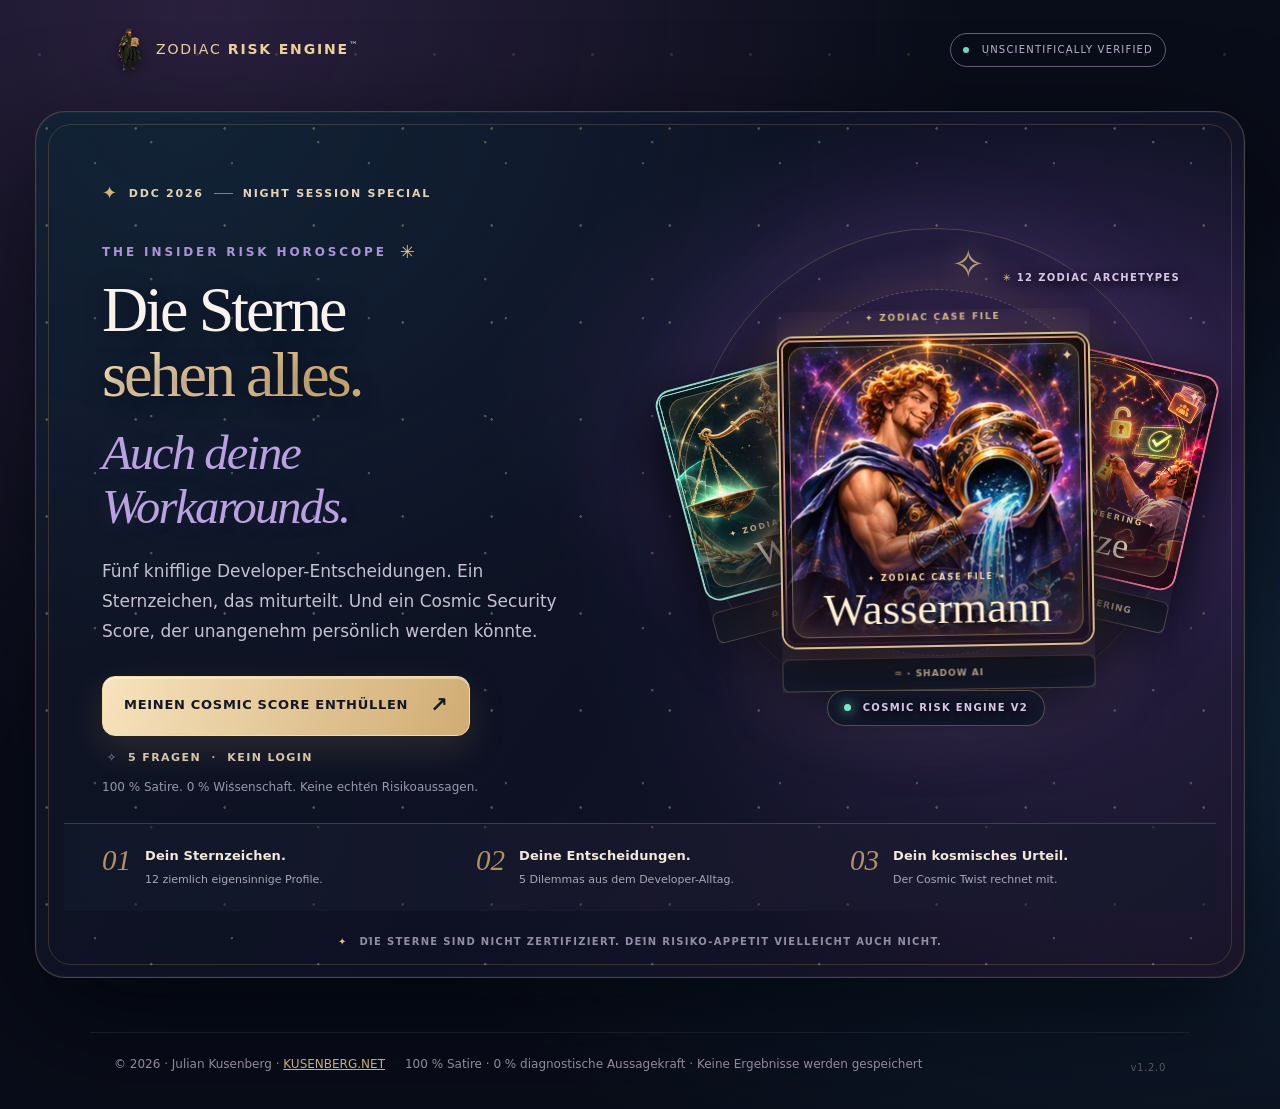
==== commit b75dc3cb: "Release cinematic result card export v1.2.0" ====
--- a/index.html
+++ b/index.html
@@ -14,7 +14,7 @@
   <link rel="icon" href="favicon.svg" type="image/svg+xml">
   <link rel="stylesheet" href="style.css?v=1.1.2">
   <script src="assets/zodiac-art.js?v=0.8.0" defer></script>
-  <script src="app.js?v=1.1.3" defer></script>
+  <script src="app.js?v=1.2.0" defer></script>
 </head>
 <body>
   <div class="ambient" aria-hidden="true"><span class="nebula n1"></span><span class="nebula n2"></span><span class="starfield"></span></div>
@@ -23,7 +23,7 @@
     <span class="live-chip"><span class="led"></span> UNSCIENTIFICALLY VERIFIED</span>
   </header>
   <main id="app" class="app" aria-live="polite"></main>
-  <footer class="footer"><span>© 2026 · Julian Kusenberg · <a href="https://kusenberg.net" target="_blank" rel="noopener noreferrer">KUSENBERG.NET</a></span><span>100 % Satire · 0 % diagnostische Aussagekraft · Keine Ergebnisse werden gespeichert</span><span class="site-version" aria-label="App-Version">v1.1.3</span></footer>
+  <footer class="footer"><span>© 2026 · Julian Kusenberg · <a href="https://kusenberg.net" target="_blank" rel="noopener noreferrer">KUSENBERG.NET</a></span><span>100 % Satire · 0 % diagnostische Aussagekraft · Keine Ergebnisse werden gespeichert</span><span class="site-version" aria-label="App-Version">v1.2.0</span></footer>
   <noscript><p class="nojs">Für den Cosmic Security Score muss JavaScript aktiviert sein.</p></noscript>
 </body>
 </html>
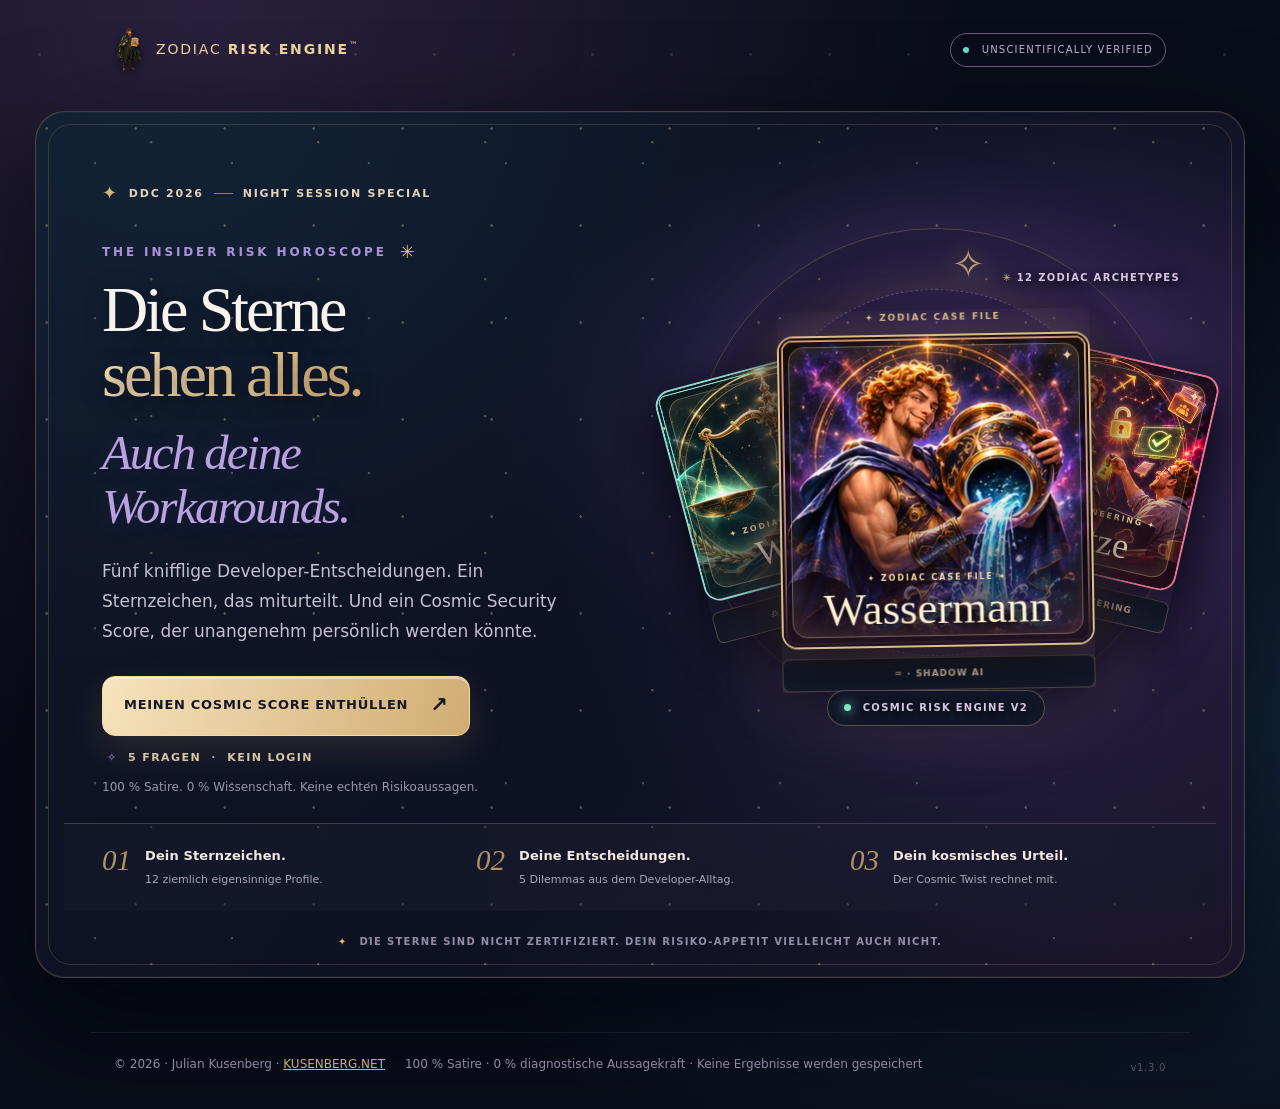
==== commit 4f2a2942: "Release v1.3.0 with opt-in stats disabled until Supabase configuration" ====
--- a/index.html
+++ b/index.html
@@ -12,9 +12,11 @@
   <meta property="og:description" content="Wie sehr bringt dein Sternzeichen den CISO zur Verzweiflung? Finde es heraus.">
   <title>Zodiac Security Score™ | Insider Risk Horoscope</title>
   <link rel="icon" href="favicon.svg" type="image/svg+xml">
-  <link rel="stylesheet" href="style.css?v=1.1.2">
+  <link rel="stylesheet" href="style.css?v=1.3.0">
   <script src="assets/zodiac-art.js?v=0.8.0" defer></script>
-  <script src="app.js?v=1.2.0" defer></script>
+  <script src="stats-config.js?v=1.3.0" defer></script>
+  <script src="stats.js?v=1.3.0" defer></script>
+  <script src="app.js?v=1.3.0" defer></script>
 </head>
 <body>
   <div class="ambient" aria-hidden="true"><span class="nebula n1"></span><span class="nebula n2"></span><span class="starfield"></span></div>
@@ -23,7 +25,7 @@
     <span class="live-chip"><span class="led"></span> UNSCIENTIFICALLY VERIFIED</span>
   </header>
   <main id="app" class="app" aria-live="polite"></main>
-  <footer class="footer"><span>© 2026 · Julian Kusenberg · <a href="https://kusenberg.net" target="_blank" rel="noopener noreferrer">KUSENBERG.NET</a></span><span>100 % Satire · 0 % diagnostische Aussagekraft · Keine Ergebnisse werden gespeichert</span><span class="site-version" aria-label="App-Version">v1.2.0</span></footer>
+  <footer class="footer"><span>© 2026 · Julian Kusenberg · <a href="https://kusenberg.net" target="_blank" rel="noopener noreferrer">KUSENBERG.NET</a></span><span>100 % Satire · 0 % diagnostische Aussagekraft · Keine Ergebnisse werden gespeichert</span><span class="site-version" aria-label="App-Version">v1.3.0</span></footer>
   <noscript><p class="nojs">Für den Cosmic Security Score muss JavaScript aktiviert sein.</p></noscript>
 </body>
 </html>
--- a/style.css
+++ b/style.css
@@ -452,3 +452,17 @@
 .card-export-actions .btn{flex:1 1 180px;min-height:48px}
 .card-export-help{font-size:12px;text-align:center;color:#b9afca;margin:12px 14px 15px}
 @media(max-width:650px){.card-export-overlay{padding:7px}.card-export-panel{max-height:calc(100dvh - 14px)}.card-export-content{padding:9px}.card-export-image{max-height:58dvh}.card-export-actions{padding:9px 10px 0}.card-export-actions .btn{flex-basis:120px;font-size:12px}.card-export-help{font-size:11px}}
+
+
+/* v1.3.0 · DDC opt-in conference voting, never required for quiz */
+.zodiac-vote-box{margin:24px 0;padding:clamp(20px,3vw,30px);border-radius:17px;border:1px solid #deb17c9e;background:radial-gradient(ellipse at 93% 0%,#60325366,transparent 65%),linear-gradient(120deg,#241d3a,#131a2e);box-shadow:0 15px 45px #03091370}
+.zodiac-vote-kicker{font-size:10px;font-weight:850;letter-spacing:.14em;color:#e9ba80}
+.zodiac-vote-box h3{font:500 clamp(24px,3vw,32px)/1.17 Georgia,serif;color:#f8dfb1;margin:12px 0}
+.zodiac-vote-box p{font-size:14px;line-height:1.65;color:#e0d5e3;margin:9px 0 18px}
+.zodiac-vote-box .btn{min-height:53px;max-width:420px;width:100%;font-size:12px}
+.zodiac-vote-box .btn:disabled{opacity:.55;cursor:wait}
+.zodiac-vote-box small{display:block;color:#bcb1c6;margin-top:13px;font-size:11px;line-height:1.6}
+.zodiac-vote-box .zodiac-vote-error{color:#ffb8b8;font-size:12px;margin:12px 0}
+.zodiac-vote-done{border-color:#76d7bd8c;background:linear-gradient(130deg,#14312d,#1d2035)}
+.zodiac-vote-done .zodiac-vote-kicker{color:#9ce1c6}
+@media(max-width:650px){.zodiac-vote-box{padding:20px 16px;margin:18px 0}.zodiac-vote-box h3{font-size:24px}.zodiac-vote-box p{font-size:13px}}
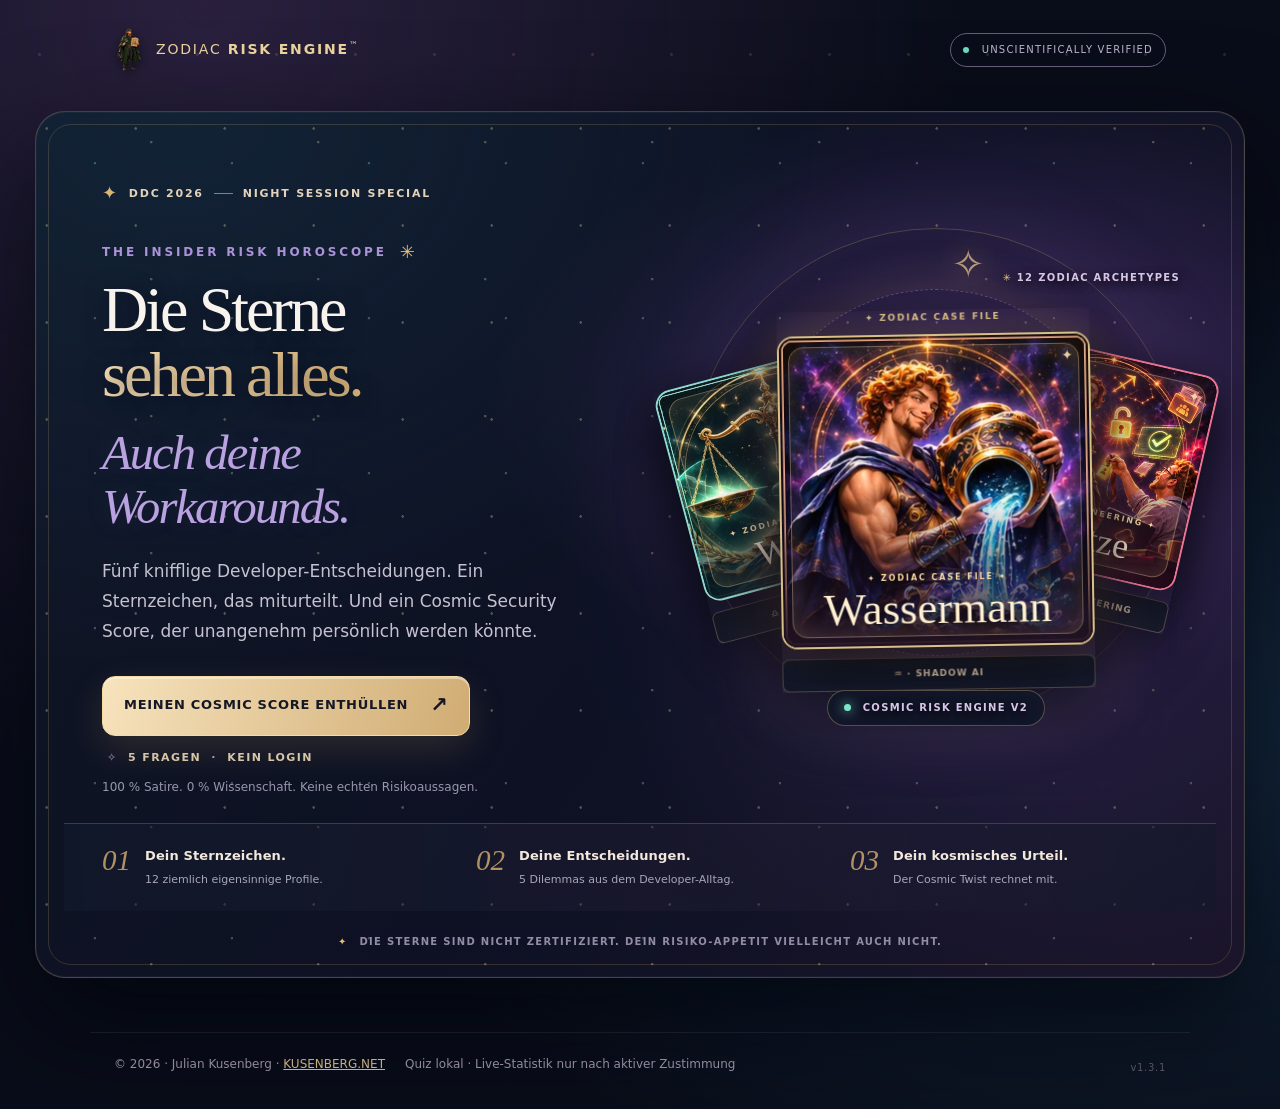
==== commit 54380975: "Bust browser cache for connected Supabase live stats configuration (v1.3.1)" ====
--- a/index.html
+++ b/index.html
@@ -14,7 +14,7 @@
   <link rel="icon" href="favicon.svg" type="image/svg+xml">
   <link rel="stylesheet" href="style.css?v=1.3.0">
   <script src="assets/zodiac-art.js?v=0.8.0" defer></script>
-  <script src="stats-config.js?v=1.3.0" defer></script>
+  <script src="stats-config.js?v=1.3.1" defer></script>
   <script src="stats.js?v=1.3.0" defer></script>
   <script src="app.js?v=1.3.0" defer></script>
 </head>
@@ -25,7 +25,7 @@
     <span class="live-chip"><span class="led"></span> UNSCIENTIFICALLY VERIFIED</span>
   </header>
   <main id="app" class="app" aria-live="polite"></main>
-  <footer class="footer"><span>© 2026 · Julian Kusenberg · <a href="https://kusenberg.net" target="_blank" rel="noopener noreferrer">KUSENBERG.NET</a></span><span>100 % Satire · 0 % diagnostische Aussagekraft · Keine Ergebnisse werden gespeichert</span><span class="site-version" aria-label="App-Version">v1.3.0</span></footer>
+  <footer class="footer"><span>© 2026 · Julian Kusenberg · <a href="https://kusenberg.net" target="_blank" rel="noopener noreferrer">KUSENBERG.NET</a></span><span>100 % Satire · 0 % diagnostische Aussagekraft · Keine Ergebnisse werden gespeichert</span><span class="site-version" aria-label="App-Version">v1.3.1</span></footer>
   <noscript><p class="nojs">Für den Cosmic Security Score muss JavaScript aktiviert sein.</p></noscript>
 </body>
 </html>
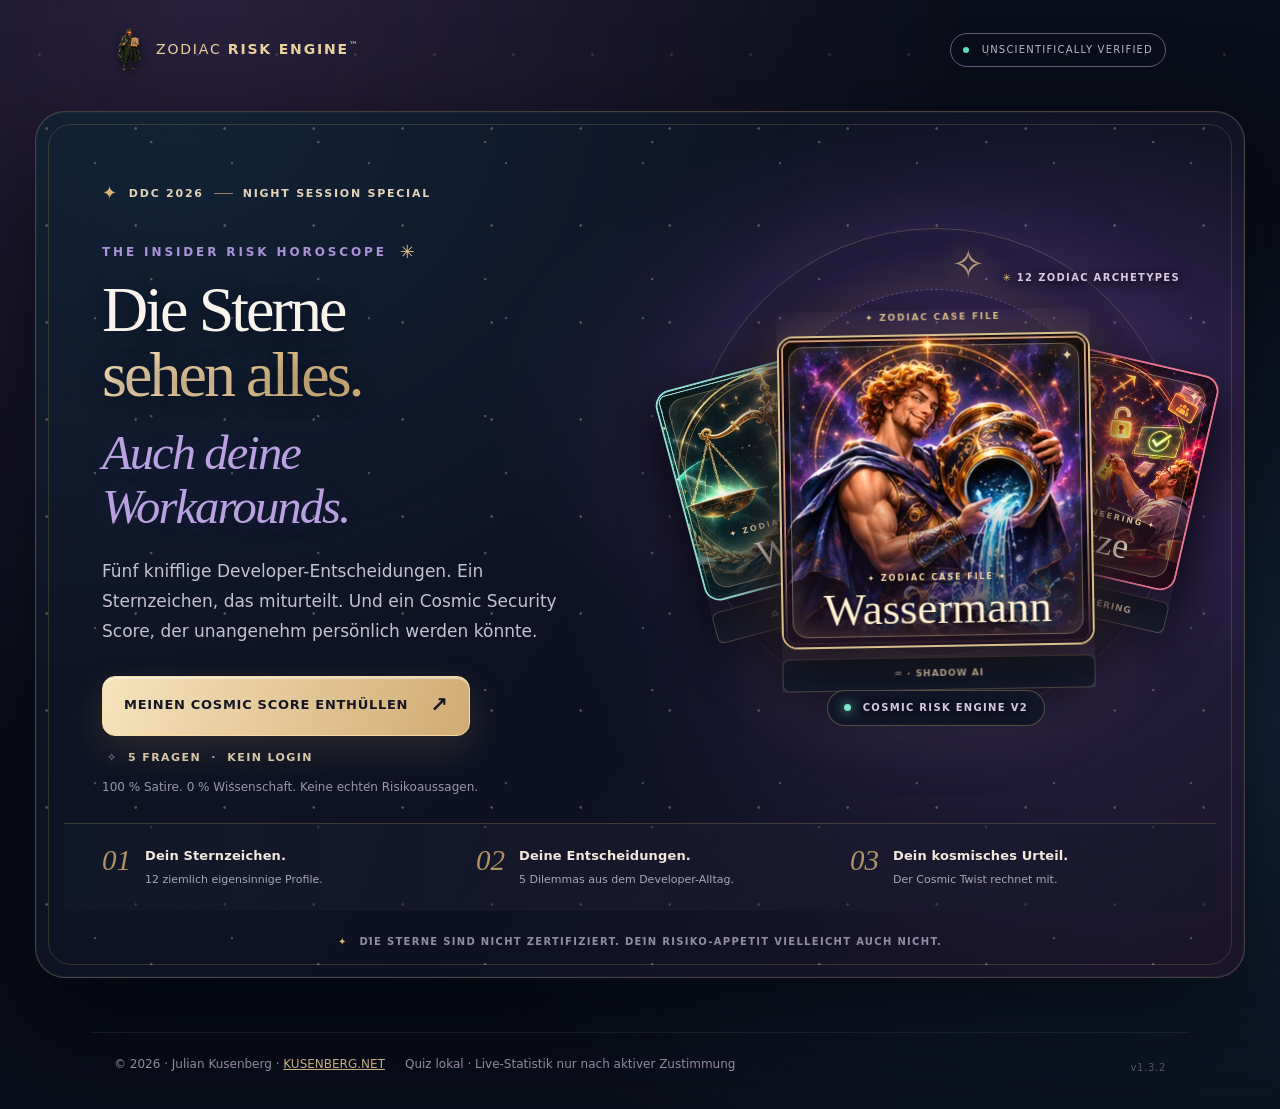
==== commit a2270c15: "Release v1.3.2 with accurate Supabase authentication diagnostics" ====
--- a/index.html
+++ b/index.html
@@ -15,7 +15,7 @@
   <link rel="stylesheet" href="style.css?v=1.3.0">
   <script src="assets/zodiac-art.js?v=0.8.0" defer></script>
   <script src="stats-config.js?v=1.3.1" defer></script>
-  <script src="stats.js?v=1.3.0" defer></script>
+  <script src="stats.js?v=1.3.2" defer></script>
   <script src="app.js?v=1.3.0" defer></script>
 </head>
 <body>
@@ -25,7 +25,7 @@
     <span class="live-chip"><span class="led"></span> UNSCIENTIFICALLY VERIFIED</span>
   </header>
   <main id="app" class="app" aria-live="polite"></main>
-  <footer class="footer"><span>© 2026 · Julian Kusenberg · <a href="https://kusenberg.net" target="_blank" rel="noopener noreferrer">KUSENBERG.NET</a></span><span>100 % Satire · 0 % diagnostische Aussagekraft · Keine Ergebnisse werden gespeichert</span><span class="site-version" aria-label="App-Version">v1.3.1</span></footer>
+  <footer class="footer"><span>© 2026 · Julian Kusenberg · <a href="https://kusenberg.net" target="_blank" rel="noopener noreferrer">KUSENBERG.NET</a></span><span>100 % Satire · 0 % diagnostische Aussagekraft · Keine Ergebnisse werden gespeichert</span><span class="site-version" aria-label="App-Version">v1.3.2</span></footer>
   <noscript><p class="nojs">Für den Cosmic Security Score muss JavaScript aktiviert sein.</p></noscript>
 </body>
 </html>
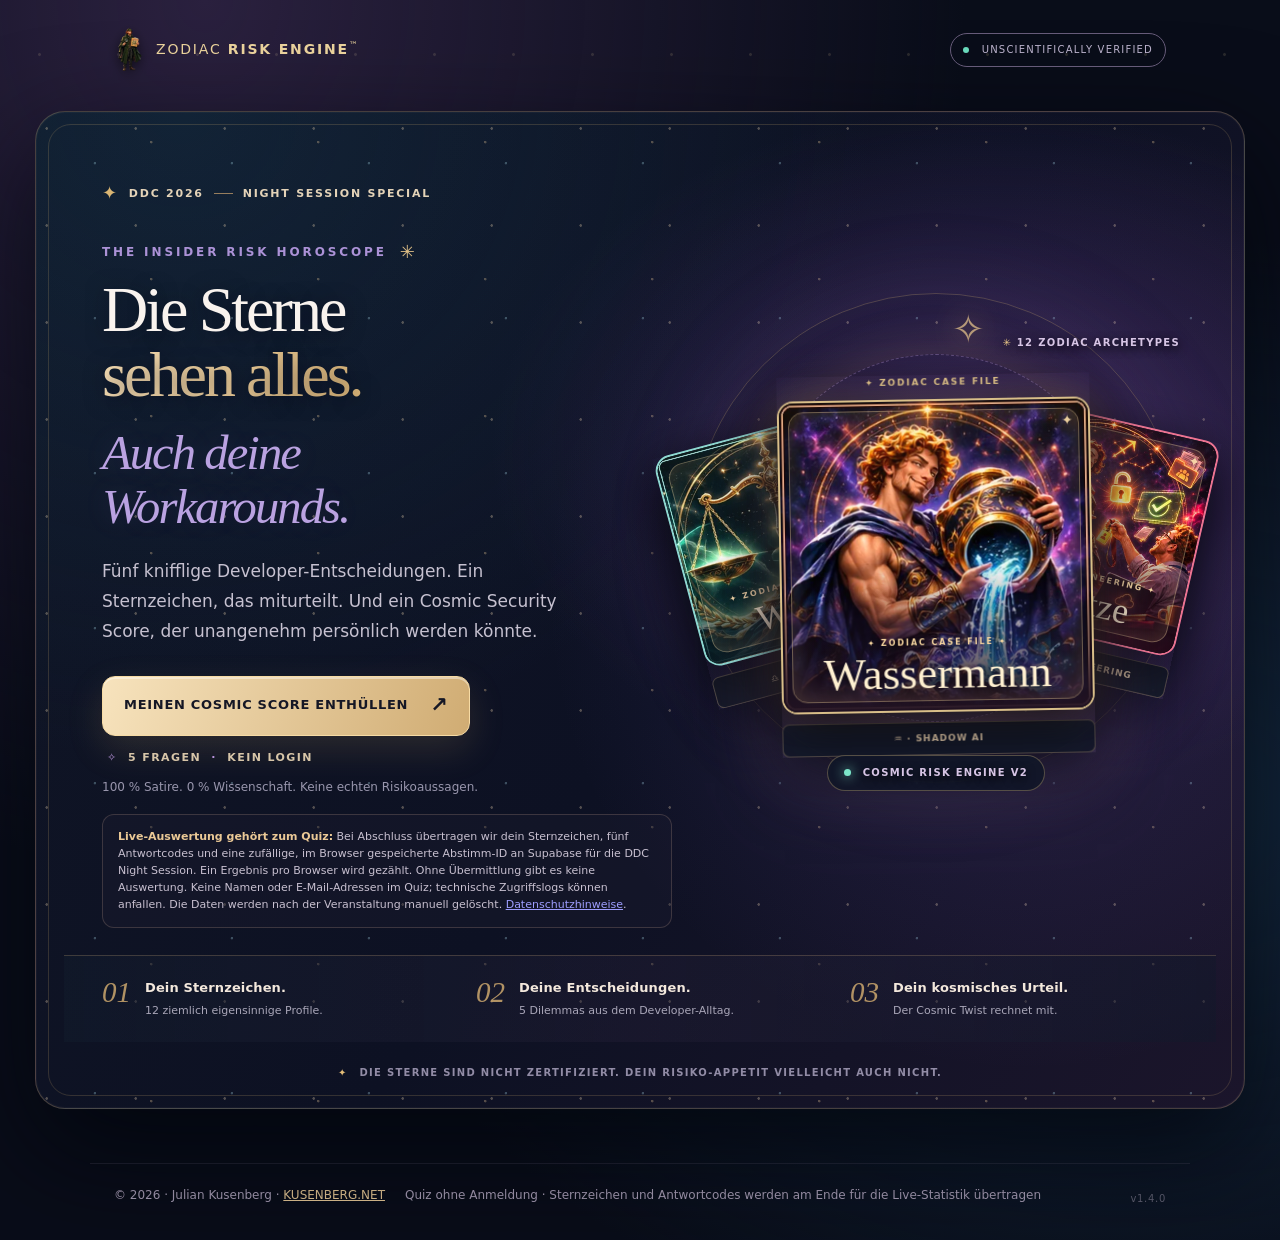
==== commit 95ae0314: "Release v1.4.0 mandatory results tally with transparent quiz disclosure" ====
--- a/index.html
+++ b/index.html
@@ -12,11 +12,11 @@
   <meta property="og:description" content="Wie sehr bringt dein Sternzeichen den CISO zur Verzweiflung? Finde es heraus.">
   <title>Zodiac Security Score™ | Insider Risk Horoscope</title>
   <link rel="icon" href="favicon.svg" type="image/svg+xml">
-  <link rel="stylesheet" href="style.css?v=1.3.0">
+  <link rel="stylesheet" href="style.css?v=1.4.0">
   <script src="assets/zodiac-art.js?v=0.8.0" defer></script>
   <script src="stats-config.js?v=1.3.1" defer></script>
-  <script src="stats.js?v=1.3.2" defer></script>
-  <script src="app.js?v=1.3.0" defer></script>
+  <script src="stats.js?v=1.4.0" defer></script>
+  <script src="app.js?v=1.4.0" defer></script>
 </head>
 <body>
   <div class="ambient" aria-hidden="true"><span class="nebula n1"></span><span class="nebula n2"></span><span class="starfield"></span></div>
@@ -25,7 +25,7 @@
     <span class="live-chip"><span class="led"></span> UNSCIENTIFICALLY VERIFIED</span>
   </header>
   <main id="app" class="app" aria-live="polite"></main>
-  <footer class="footer"><span>© 2026 · Julian Kusenberg · <a href="https://kusenberg.net" target="_blank" rel="noopener noreferrer">KUSENBERG.NET</a></span><span>100 % Satire · 0 % diagnostische Aussagekraft · Keine Ergebnisse werden gespeichert</span><span class="site-version" aria-label="App-Version">v1.3.2</span></footer>
+  <footer class="footer"><span>© 2026 · Julian Kusenberg · <a href="https://kusenberg.net" target="_blank" rel="noopener noreferrer">KUSENBERG.NET</a></span><span>100 % Satire · Keine echte Risikobewertung · Quiz-Ergebnisse fließen beim Abschluss in die DDC-Live-Statistik</span><span class="site-version" aria-label="App-Version">v1.4.0</span></footer>
   <noscript><p class="nojs">Für den Cosmic Security Score muss JavaScript aktiviert sein.</p></noscript>
 </body>
 </html>
--- a/style.css
+++ b/style.css
@@ -466,3 +466,17 @@
 .zodiac-vote-done{border-color:#76d7bd8c;background:linear-gradient(130deg,#14312d,#1d2035)}
 .zodiac-vote-done .zodiac-vote-kicker{color:#9ce1c6}
 @media(max-width:650px){.zodiac-vote-box{padding:20px 16px;margin:18px 0}.zodiac-vote-box h3{font-size:24px}.zodiac-vote-box p{font-size:13px}}
+
+
+/* v1.4.0 · automatic, transparent DDC results collection */
+.hero-v2-data-note{max-width:570px;margin:18px 0 0;padding:13px 15px;color:#c8c0d0;background:#1d1d3159;border:1px solid #a68b7d48;border-radius:12px;font-size:11px;line-height:1.55}
+.hero-v2-data-note strong{color:#ebc996;font-weight:800}
+.stats-disclosure-mini{border:1px solid #a58d7771;background:#211d3359;color:#e4d2c1;border-radius:11px;margin:17px 0 5px;padding:12px 15px;line-height:1.55;font-size:12px}
+.stats-submit-status{color:#e3c697;max-width:540px;margin:17px auto;font-size:15px;line-height:1.6}
+.stats-recovery{display:flex;justify-content:center;align-items:center;flex-wrap:wrap;gap:10px;margin-top:22px}
+.stats-recovery .btn{min-height:45px;font-size:12px}
+.stats-recovery [hidden]{display:none!important}
+.stats-result-status{margin:15px 0 21px;background:linear-gradient(110deg,#19342eaa,#21233a);border:1px solid #87d0ac77;border-radius:13px;padding:16px 20px;color:#e3e4e7;font-size:13px;line-height:1.55}
+.stats-result-status span{display:block;color:#a5e2c8;font-size:10px;font-weight:800;letter-spacing:.12em;margin-bottom:5px}
+@media(max-width:760px){.hero-v2-data-note{margin:18px auto 0;font-size:10px;text-align:left}}
+@media(max-width:650px){.stats-recovery{flex-direction:column}.stats-recovery .btn{width:100%;max-width:350px}.stats-submit-status{font-size:14px}.stats-result-status{padding:13px 15px;font-size:12px}}
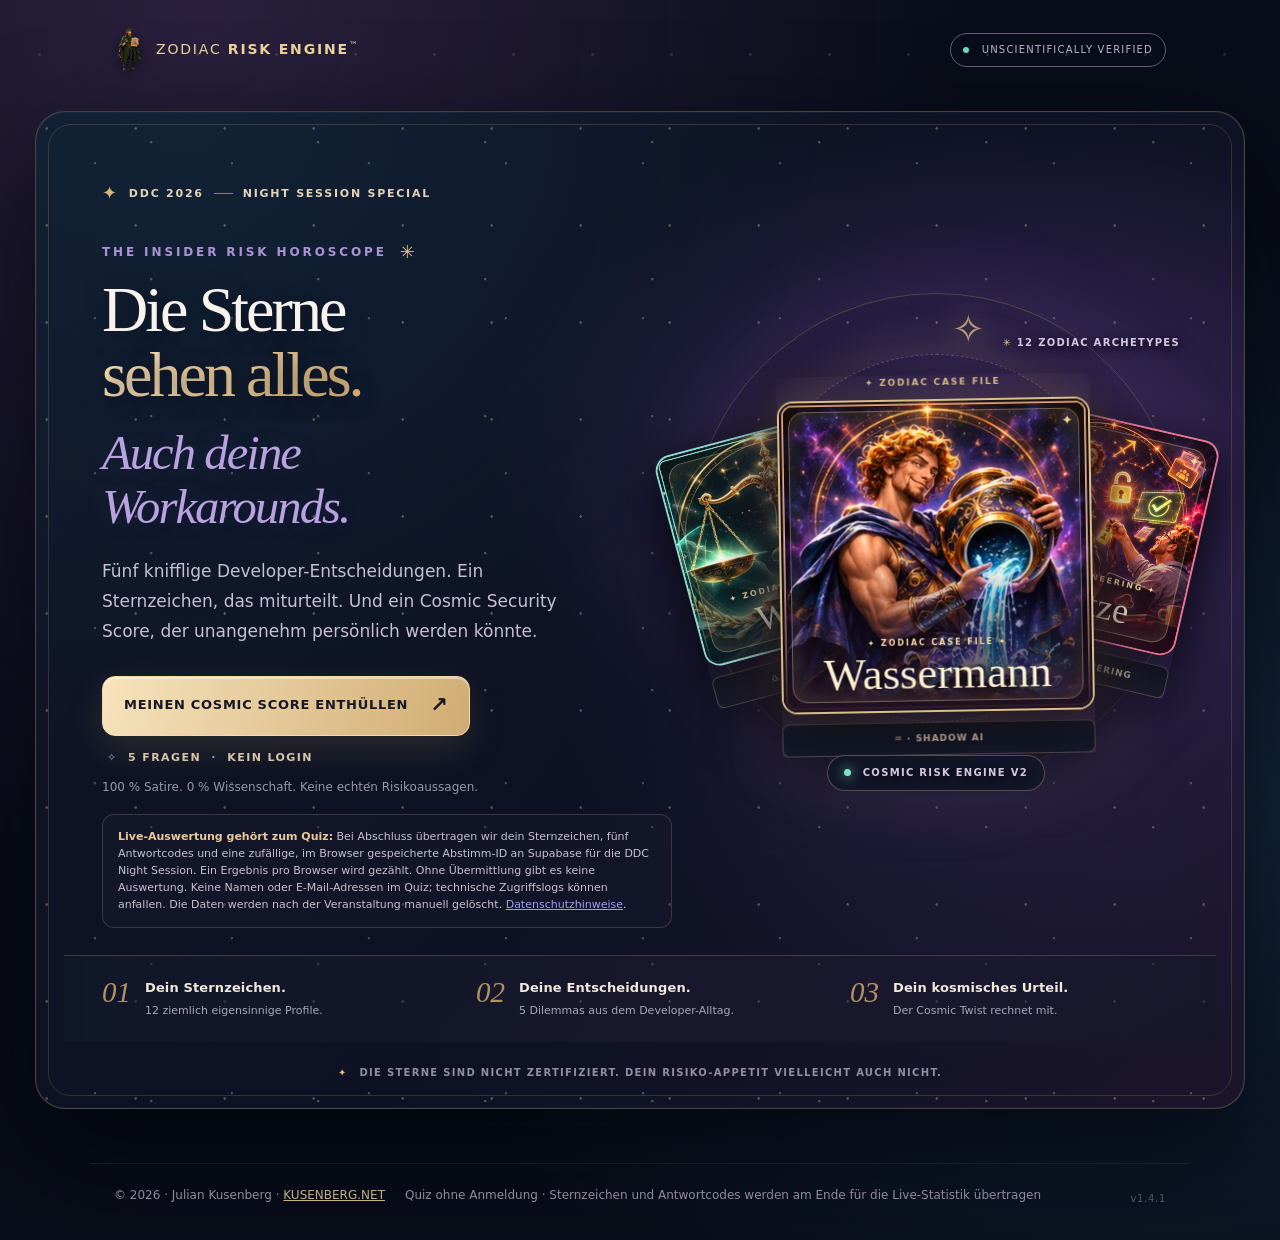
==== commit 0fb9bf79: "Release v1.4.1 with reliable automatic tally and retry-state polish" ====
--- a/index.html
+++ b/index.html
@@ -16,7 +16,7 @@
   <script src="assets/zodiac-art.js?v=0.8.0" defer></script>
   <script src="stats-config.js?v=1.3.1" defer></script>
   <script src="stats.js?v=1.4.0" defer></script>
-  <script src="app.js?v=1.4.0" defer></script>
+  <script src="app.js?v=1.4.1" defer></script>
 </head>
 <body>
   <div class="ambient" aria-hidden="true"><span class="nebula n1"></span><span class="nebula n2"></span><span class="starfield"></span></div>
@@ -25,7 +25,7 @@
     <span class="live-chip"><span class="led"></span> UNSCIENTIFICALLY VERIFIED</span>
   </header>
   <main id="app" class="app" aria-live="polite"></main>
-  <footer class="footer"><span>© 2026 · Julian Kusenberg · <a href="https://kusenberg.net" target="_blank" rel="noopener noreferrer">KUSENBERG.NET</a></span><span>100 % Satire · Keine echte Risikobewertung · Quiz-Ergebnisse fließen beim Abschluss in die DDC-Live-Statistik</span><span class="site-version" aria-label="App-Version">v1.4.0</span></footer>
+  <footer class="footer"><span>© 2026 · Julian Kusenberg · <a href="https://kusenberg.net" target="_blank" rel="noopener noreferrer">KUSENBERG.NET</a></span><span>100 % Satire · Keine echte Risikobewertung · Quiz-Ergebnisse fließen beim Abschluss in die DDC-Live-Statistik</span><span class="site-version" aria-label="App-Version">v1.4.1</span></footer>
   <noscript><p class="nojs">Für den Cosmic Security Score muss JavaScript aktiviert sein.</p></noscript>
 </body>
 </html>
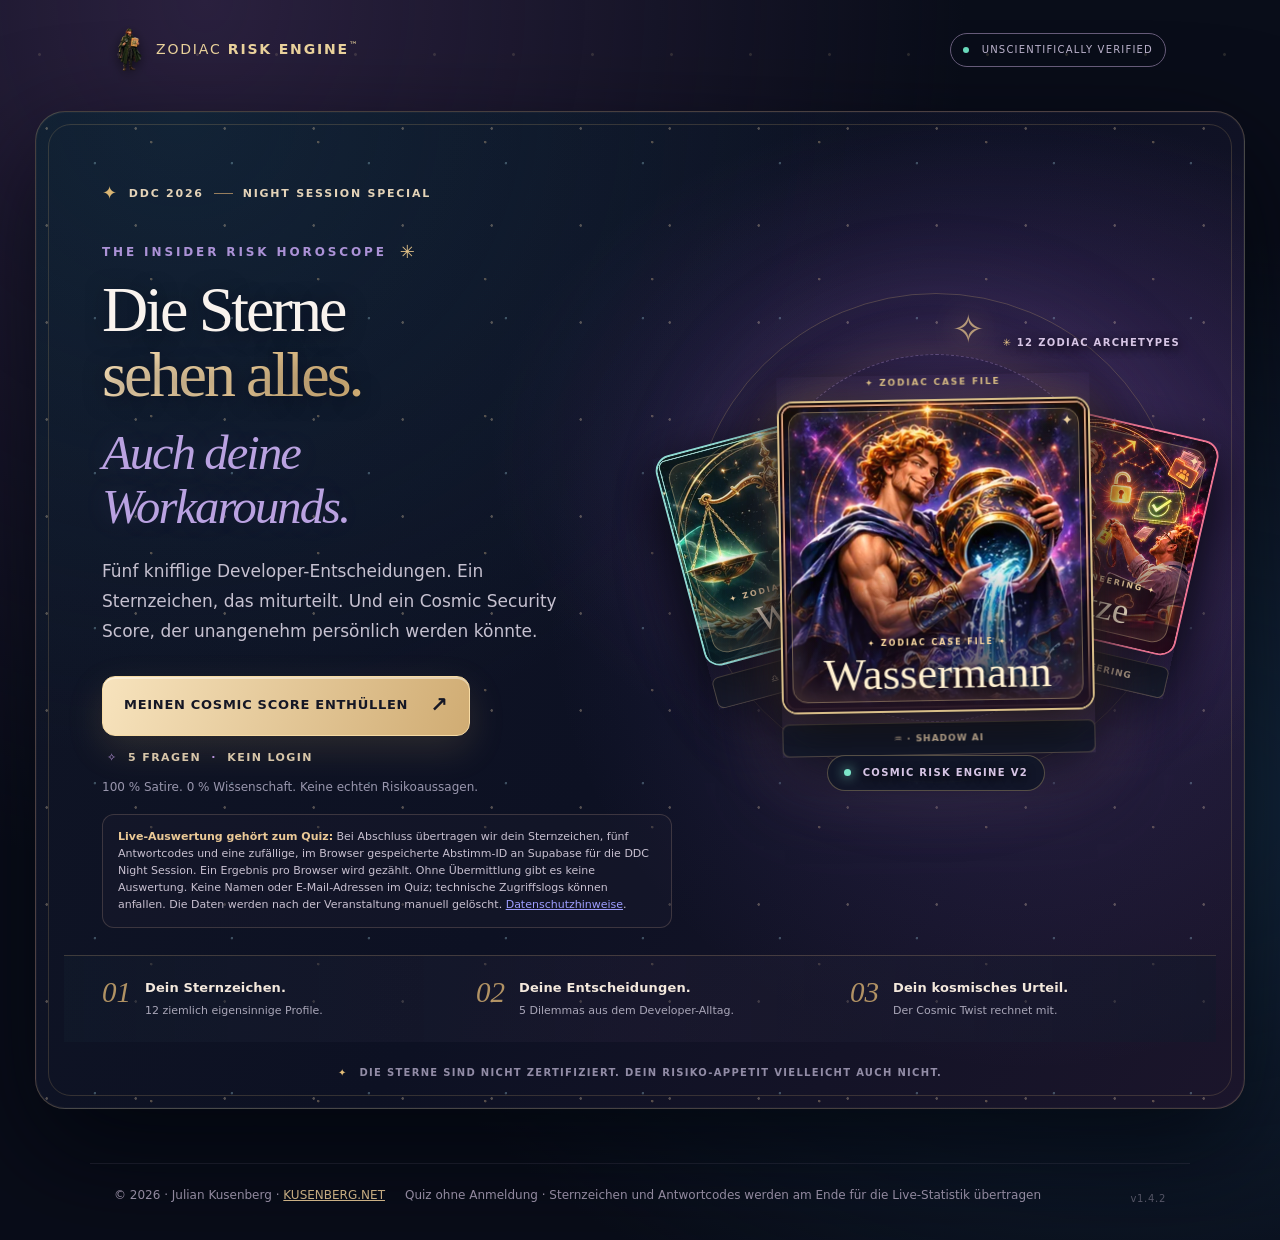
==== commit 0f278750: "Publish v1.4.2 featuring developer Vibe Coding and AI-generated PR review" ====
--- a/index.html
+++ b/index.html
@@ -16,7 +16,7 @@
   <script src="assets/zodiac-art.js?v=0.8.0" defer></script>
   <script src="stats-config.js?v=1.3.1" defer></script>
   <script src="stats.js?v=1.4.0" defer></script>
-  <script src="app.js?v=1.4.1" defer></script>
+  <script src="app.js?v=1.4.2" defer></script>
 </head>
 <body>
   <div class="ambient" aria-hidden="true"><span class="nebula n1"></span><span class="nebula n2"></span><span class="starfield"></span></div>
@@ -25,7 +25,7 @@
     <span class="live-chip"><span class="led"></span> UNSCIENTIFICALLY VERIFIED</span>
   </header>
   <main id="app" class="app" aria-live="polite"></main>
-  <footer class="footer"><span>© 2026 · Julian Kusenberg · <a href="https://kusenberg.net" target="_blank" rel="noopener noreferrer">KUSENBERG.NET</a></span><span>100 % Satire · Keine echte Risikobewertung · Quiz-Ergebnisse fließen beim Abschluss in die DDC-Live-Statistik</span><span class="site-version" aria-label="App-Version">v1.4.1</span></footer>
+  <footer class="footer"><span>© 2026 · Julian Kusenberg · <a href="https://kusenberg.net" target="_blank" rel="noopener noreferrer">KUSENBERG.NET</a></span><span>100 % Satire · Keine echte Risikobewertung · Quiz-Ergebnisse fließen beim Abschluss in die DDC-Live-Statistik</span><span class="site-version" aria-label="App-Version">v1.4.2</span></footer>
   <noscript><p class="nojs">Für den Cosmic Security Score muss JavaScript aktiviert sein.</p></noscript>
 </body>
 </html>
